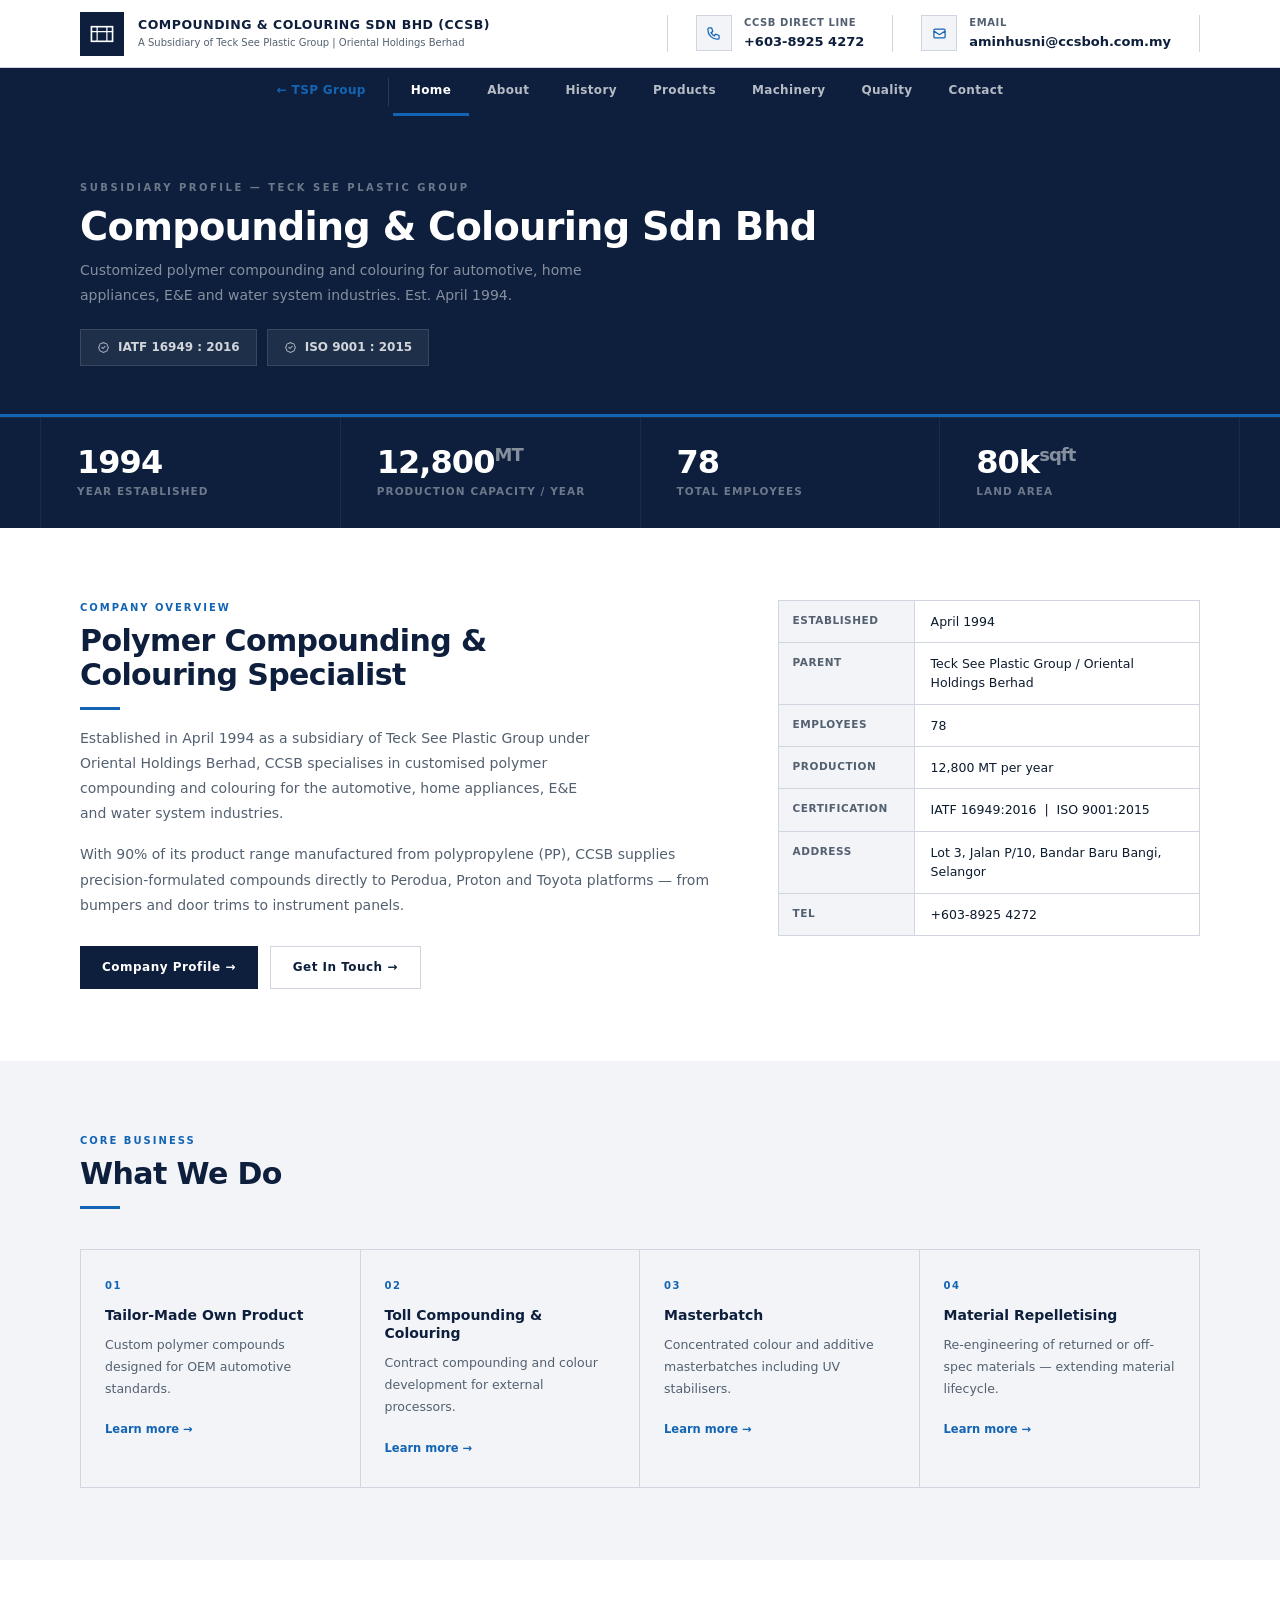
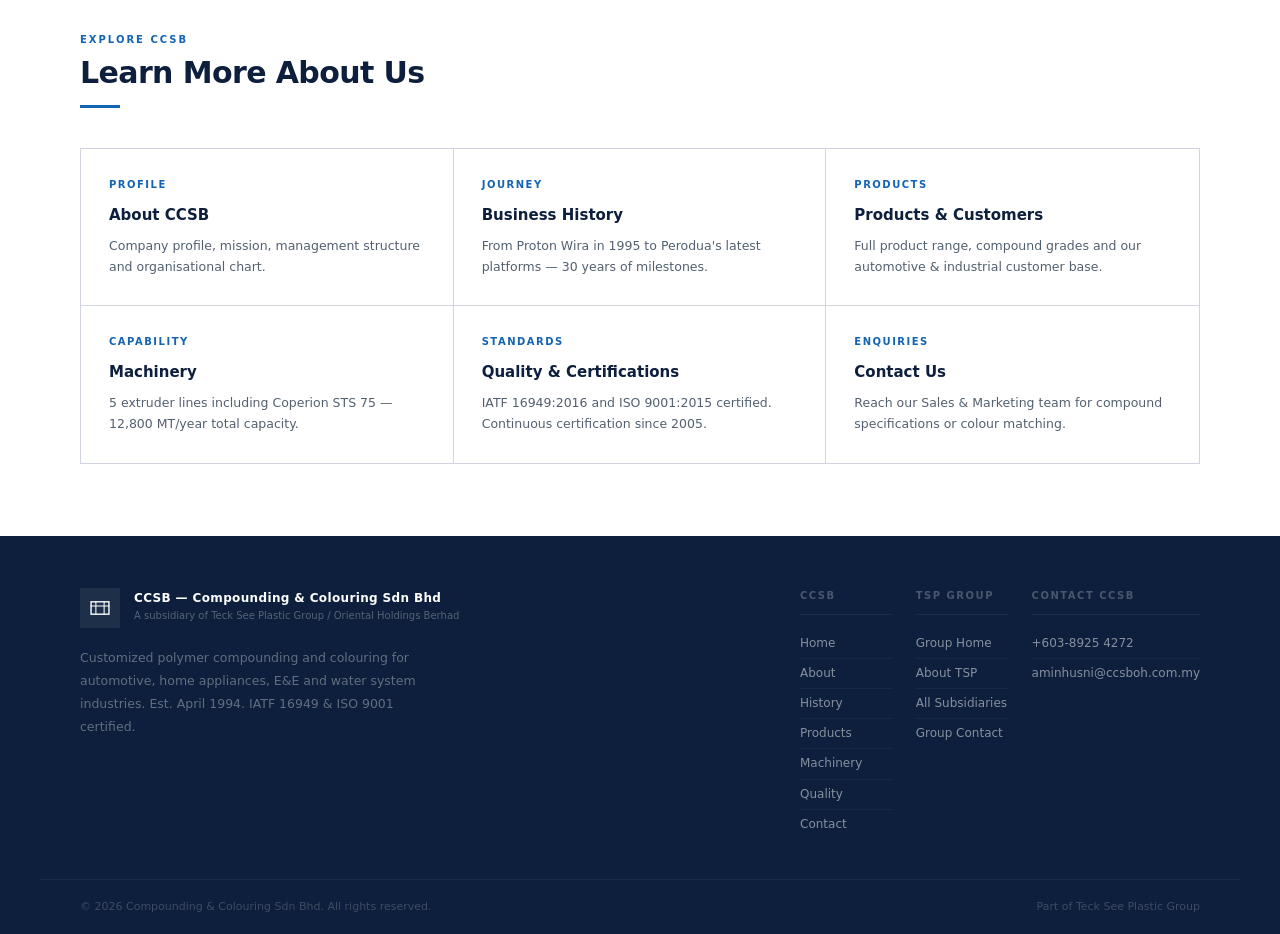
==== ccsb/index.html @ 10f6b6df "build: TSP Group v2 — full site with CCSB subsidiary profile - Homepage: hero slider, brand carousel" ====
<!DOCTYPE html>
<html lang="en">
<head>
  <meta charset="UTF-8" />
  <meta name="viewport" content="width=device-width, initial-scale=1.0" />
  <title>CCSB — Compounding &amp; Colouring Sdn Bhd | Teck See Plastic Group</title>
  <link rel="stylesheet" href="../style.css" />
</head>
<body>

<!-- TOP BAR -->
<div class="topbar">
  <div class="topbar-inner">
    <div class="topbar-brand">
      <div class="topbar-logo">
        <svg viewBox="0 0 32 32" fill="none">
          <rect x="3" y="7" width="26" height="18" rx="0" stroke="white" stroke-width="2"/>
          <path d="M3 13h26M10 7v18M22 7v18" stroke="white" stroke-width="1.5" stroke-linecap="square"/>
        </svg>
      </div>
      <div>
        <div class="topbar-co">Compounding &amp; Colouring Sdn Bhd (CCSB)</div>
        <div class="topbar-sub">A Subsidiary of Teck See Plastic Group | Oriental Holdings Berhad</div>
      </div>
    </div>
    <div class="topbar-contacts">
      <div class="topbar-contact">
        <div class="topbar-contact-icon">
          <svg width="15" height="15" fill="none" viewBox="0 0 24 24" stroke="currentColor" stroke-width="2">
            <path stroke-linecap="square" stroke-linejoin="miter" d="M3 5a2 2 0 012-2h3.28a1 1 0 01.948.684l1.498 4.493a1 1 0 01-.502 1.21l-2.257 1.13a11.042 11.042 0 005.516 5.516l1.13-2.257a1 1 0 011.21-.502l4.493 1.498a1 1 0 01.684.949V19a2 2 0 01-2 2h-1C9.716 21 3 14.284 3 6V5z"/>
          </svg>
        </div>
        <div>
          <div class="topbar-contact-label">CCSB Direct Line</div>
          <div class="topbar-contact-value">+603-8925 4272</div>
        </div>
      </div>
      <div class="topbar-contact">
        <div class="topbar-contact-icon">
          <svg width="15" height="15" fill="none" viewBox="0 0 24 24" stroke="currentColor" stroke-width="2">
            <path stroke-linecap="square" stroke-linejoin="miter" d="M3 8l7.89 5.26a2 2 0 002.22 0L21 8M5 19h14a2 2 0 002-2V7a2 2 0 00-2-2H5a2 2 0 00-2 2v10a2 2 0 002 2z"/>
          </svg>
        </div>
        <div>
          <div class="topbar-contact-label">Email</div>
          <div class="topbar-contact-value">aminhusni@ccsboh.com.my</div>
        </div>
      </div>
    </div>
  </div>
</div>

<!-- NAV BAR -->
<nav id="main-nav">
  <div class="nav-inner" id="nav-inner">
    <div class="nav-item">
      <a href="../index.html" class="nav-link nav-back">← TSP Group</a>
    </div>
    <div class="nav-sep"></div>
    <div class="nav-item"><a href="index.html" class="nav-link active">Home</a></div>
    <div class="nav-item"><a href="about.html" class="nav-link">About</a></div>
    <div class="nav-item"><a href="history.html" class="nav-link">History</a></div>
    <div class="nav-item"><a href="products.html" class="nav-link">Products</a></div>
    <div class="nav-item"><a href="machinery.html" class="nav-link">Machinery</a></div>
    <div class="nav-item"><a href="quality.html" class="nav-link">Quality</a></div>
    <div class="nav-item"><a href="contact.html" class="nav-link">Contact</a></div>
  </div>
  <div class="nav-toggle" id="nav-toggle" onclick="toggleNav()">&#9776;</div>
</nav>

<!-- PAGE BANNER -->
<div class="page-banner">
  <div class="page-banner-inner">
    <div class="page-banner-label">Subsidiary Profile — Teck See Plastic Group</div>
    <h1>Compounding &amp; Colouring Sdn Bhd</h1>
    <p class="page-banner-desc">Customized polymer compounding and colouring for automotive, home appliances, E&amp;E and water system industries. Est. April 1994.</p>
    <div style="display:flex;gap:10px;flex-wrap:wrap;margin-top:20px;">
      <div style="display:inline-flex;align-items:center;gap:8px;background:rgba(255,255,255,0.07);border:1px solid rgba(255,255,255,0.12);padding:8px 16px;">
        <svg width="13" height="13" fill="none" viewBox="0 0 24 24" stroke="rgba(255,255,255,0.6)" stroke-width="2"><path stroke-linecap="square" d="M9 12l2 2 4-4M7.835 4.697a3.42 3.42 0 001.946-.806 3.42 3.42 0 014.438 0 3.42 3.42 0 001.946.806 3.42 3.42 0 013.138 3.138 3.42 3.42 0 00.806 1.946 3.42 3.42 0 010 4.438 3.42 3.42 0 00-.806 1.946 3.42 3.42 0 01-3.138 3.138 3.42 3.42 0 00-1.946.806 3.42 3.42 0 01-4.438 0 3.42 3.42 0 00-1.946-.806 3.42 3.42 0 01-3.138-3.138 3.42 3.42 0 00-.806-1.946 3.42 3.42 0 010-4.438 3.42 3.42 0 00.806-1.946 3.42 3.42 0 013.138-3.138z"/></svg>
        <span style="font-size:12px;font-weight:700;color:rgba(255,255,255,0.8);">IATF 16949 : 2016</span>
      </div>
      <div style="display:inline-flex;align-items:center;gap:8px;background:rgba(255,255,255,0.07);border:1px solid rgba(255,255,255,0.12);padding:8px 16px;">
        <svg width="13" height="13" fill="none" viewBox="0 0 24 24" stroke="rgba(255,255,255,0.6)" stroke-width="2"><path stroke-linecap="square" d="M9 12l2 2 4-4M7.835 4.697a3.42 3.42 0 001.946-.806 3.42 3.42 0 014.438 0 3.42 3.42 0 001.946.806 3.42 3.42 0 013.138 3.138 3.42 3.42 0 00.806 1.946 3.42 3.42 0 010 4.438 3.42 3.42 0 00-.806 1.946 3.42 3.42 0 01-3.138 3.138 3.42 3.42 0 00-1.946.806 3.42 3.42 0 01-4.438 0 3.42 3.42 0 00-1.946-.806 3.42 3.42 0 01-3.138-3.138 3.42 3.42 0 00-.806-1.946 3.42 3.42 0 010-4.438 3.42 3.42 0 00.806-1.946 3.42 3.42 0 013.138-3.138z"/></svg>
        <span style="font-size:12px;font-weight:700;color:rgba(255,255,255,0.8);">ISO 9001 : 2015</span>
      </div>
    </div>
  </div>
</div>

<!-- STATS BAR -->
<div class="stats-bar">
  <div class="stats-bar-inner">
    <div class="stat-item">
      <div class="stat-num">1994</div>
      <div class="stat-label">Year Established</div>
    </div>
    <div class="stat-item">
      <div class="stat-num">12,800<sup>MT</sup></div>
      <div class="stat-label">Production Capacity / Year</div>
    </div>
    <div class="stat-item">
      <div class="stat-num">78</div>
      <div class="stat-label">Total Employees</div>
    </div>
    <div class="stat-item">
      <div class="stat-num">80k<sup>sqft</sup></div>
      <div class="stat-label">Land Area</div>
    </div>
  </div>
</div>

<!-- OVERVIEW SNAPSHOT -->
<div class="section">
  <div class="container">
    <div class="two-col wide">
      <div>
        <div class="section-label">Company Overview</div>
        <h2 class="section-title">Polymer Compounding &amp;<br />Colouring Specialist</h2>
        <div class="section-rule"></div>
        <p class="section-desc">Established in April 1994 as a subsidiary of Teck See Plastic Group under Oriental Holdings Berhad, CCSB specialises in customised polymer compounding and colouring for the automotive, home appliances, E&amp;E and water system industries.</p>
        <p style="font-size:14px;color:var(--muted);line-height:1.8;margin-top:16px;">With 90% of its product range manufactured from polypropylene (PP), CCSB supplies precision-formulated compounds directly to Perodua, Proton and Toyota platforms — from bumpers and door trims to instrument panels.</p>
        <div style="margin-top:28px;display:flex;gap:12px;flex-wrap:wrap;">
          <a href="about.html" style="display:inline-flex;align-items:center;gap:8px;padding:11px 22px;background:var(--navy);color:#fff;font-size:12px;font-weight:700;letter-spacing:0.04em;">Company Profile →</a>
          <a href="contact.html" style="display:inline-flex;align-items:center;gap:8px;padding:11px 22px;border:1px solid var(--border);color:var(--navy);font-size:12px;font-weight:700;letter-spacing:0.04em;">Get In Touch →</a>
        </div>
      </div>
      <div>
        <div class="fact-table">
          <div class="fact-row"><span class="fact-key">Established</span><span class="fact-val">April 1994</span></div>
          <div class="fact-row"><span class="fact-key">Parent</span><span class="fact-val">Teck See Plastic Group / Oriental Holdings Berhad</span></div>
          <div class="fact-row"><span class="fact-key">Employees</span><span class="fact-val">78</span></div>
          <div class="fact-row"><span class="fact-key">Production</span><span class="fact-val">12,800 MT per year</span></div>
          <div class="fact-row"><span class="fact-key">Certification</span><span class="fact-val">IATF 16949:2016 &nbsp;|&nbsp; ISO 9001:2015</span></div>
          <div class="fact-row"><span class="fact-key">Address</span><span class="fact-val">Lot 3, Jalan P/10, Bandar Baru Bangi, Selangor</span></div>
          <div class="fact-row"><span class="fact-key">Tel</span><span class="fact-val">+603-8925 4272</span></div>
        </div>
      </div>
    </div>
  </div>
</div>

<!-- CORE BUSINESS SNAPSHOT -->
<div class="section surface">
  <div class="container">
    <div class="section-label">Core Business</div>
    <h2 class="section-title">What We Do</h2>
    <div class="section-rule" style="margin-bottom:40px;"></div>
    <div style="display:grid;grid-template-columns:repeat(4,1fr);gap:0;border:1px solid var(--border);">
      <div style="padding:28px 24px;border-right:1px solid var(--border);">
        <div style="font-size:10px;font-weight:700;letter-spacing:0.15em;text-transform:uppercase;color:var(--accent);margin-bottom:12px;">01</div>
        <div style="font-size:14px;font-weight:800;color:var(--navy);margin-bottom:10px;line-height:1.3;">Tailor-Made Own Product</div>
        <p style="font-size:12.5px;color:var(--muted);line-height:1.75;margin-bottom:16px;">Custom polymer compounds designed for OEM automotive standards.</p>
        <a href="products.html" style="font-size:11.5px;font-weight:700;color:var(--accent);">Learn more →</a>
      </div>
      <div style="padding:28px 24px;border-right:1px solid var(--border);">
        <div style="font-size:10px;font-weight:700;letter-spacing:0.15em;text-transform:uppercase;color:var(--accent);margin-bottom:12px;">02</div>
        <div style="font-size:14px;font-weight:800;color:var(--navy);margin-bottom:10px;line-height:1.3;">Toll Compounding &amp; Colouring</div>
        <p style="font-size:12.5px;color:var(--muted);line-height:1.75;margin-bottom:16px;">Contract compounding and colour development for external processors.</p>
        <a href="products.html" style="font-size:11.5px;font-weight:700;color:var(--accent);">Learn more →</a>
      </div>
      <div style="padding:28px 24px;border-right:1px solid var(--border);">
        <div style="font-size:10px;font-weight:700;letter-spacing:0.15em;text-transform:uppercase;color:var(--accent);margin-bottom:12px;">03</div>
        <div style="font-size:14px;font-weight:800;color:var(--navy);margin-bottom:10px;line-height:1.3;">Masterbatch</div>
        <p style="font-size:12.5px;color:var(--muted);line-height:1.75;margin-bottom:16px;">Concentrated colour and additive masterbatches including UV stabilisers.</p>
        <a href="products.html" style="font-size:11.5px;font-weight:700;color:var(--accent);">Learn more →</a>
      </div>
      <div style="padding:28px 24px;">
        <div style="font-size:10px;font-weight:700;letter-spacing:0.15em;text-transform:uppercase;color:var(--accent);margin-bottom:12px;">04</div>
        <div style="font-size:14px;font-weight:800;color:var(--navy);margin-bottom:10px;line-height:1.3;">Material Repelletising</div>
        <p style="font-size:12.5px;color:var(--muted);line-height:1.75;margin-bottom:16px;">Re-engineering of returned or off-spec materials — extending material lifecycle.</p>
        <a href="products.html" style="font-size:11.5px;font-weight:700;color:var(--accent);">Learn more →</a>
      </div>
    </div>
  </div>
</div>

<!-- EXPLORE CCSB -->
<div class="section">
  <div class="container">
    <div class="section-label">Explore CCSB</div>
    <h2 class="section-title">Learn More About Us</h2>
    <div class="section-rule" style="margin-bottom:40px;"></div>
    <div style="display:grid;grid-template-columns:repeat(3,1fr);gap:0;border:1px solid var(--border);">
      <a href="about.html" style="display:block;padding:28px 28px;border-right:1px solid var(--border);border-bottom:1px solid var(--border);transition:background 0.15s;" onmouseover="this.style.background='var(--surface)'" onmouseout="this.style.background='transparent'">
        <div style="font-size:10px;font-weight:700;letter-spacing:0.15em;text-transform:uppercase;color:var(--accent);margin-bottom:10px;">Profile</div>
        <div style="font-size:15px;font-weight:800;color:var(--navy);margin-bottom:8px;">About CCSB</div>
        <div style="font-size:12.5px;color:var(--muted);line-height:1.7;">Company profile, mission, management structure and organisational chart.</div>
      </a>
      <a href="history.html" style="display:block;padding:28px 28px;border-right:1px solid var(--border);border-bottom:1px solid var(--border);transition:background 0.15s;" onmouseover="this.style.background='var(--surface)'" onmouseout="this.style.background='transparent'">
        <div style="font-size:10px;font-weight:700;letter-spacing:0.15em;text-transform:uppercase;color:var(--accent);margin-bottom:10px;">Journey</div>
        <div style="font-size:15px;font-weight:800;color:var(--navy);margin-bottom:8px;">Business History</div>
        <div style="font-size:12.5px;color:var(--muted);line-height:1.7;">From Proton Wira in 1995 to Perodua's latest platforms — 30 years of milestones.</div>
      </a>
      <a href="products.html" style="display:block;padding:28px 28px;border-bottom:1px solid var(--border);transition:background 0.15s;" onmouseover="this.style.background='var(--surface)'" onmouseout="this.style.background='transparent'">
        <div style="font-size:10px;font-weight:700;letter-spacing:0.15em;text-transform:uppercase;color:var(--accent);margin-bottom:10px;">Products</div>
        <div style="font-size:15px;font-weight:800;color:var(--navy);margin-bottom:8px;">Products &amp; Customers</div>
        <div style="font-size:12.5px;color:var(--muted);line-height:1.7;">Full product range, compound grades and our automotive &amp; industrial customer base.</div>
      </a>
      <a href="machinery.html" style="display:block;padding:28px 28px;border-right:1px solid var(--border);transition:background 0.15s;" onmouseover="this.style.background='var(--surface)'" onmouseout="this.style.background='transparent'">
        <div style="font-size:10px;font-weight:700;letter-spacing:0.15em;text-transform:uppercase;color:var(--accent);margin-bottom:10px;">Capability</div>
        <div style="font-size:15px;font-weight:800;color:var(--navy);margin-bottom:8px;">Machinery</div>
        <div style="font-size:12.5px;color:var(--muted);line-height:1.7;">5 extruder lines including Coperion STS 75 — 12,800 MT/year total capacity.</div>
      </a>
      <a href="quality.html" style="display:block;padding:28px 28px;border-right:1px solid var(--border);transition:background 0.15s;" onmouseover="this.style.background='var(--surface)'" onmouseout="this.style.background='transparent'">
        <div style="font-size:10px;font-weight:700;letter-spacing:0.15em;text-transform:uppercase;color:var(--accent);margin-bottom:10px;">Standards</div>
        <div style="font-size:15px;font-weight:800;color:var(--navy);margin-bottom:8px;">Quality &amp; Certifications</div>
        <div style="font-size:12.5px;color:var(--muted);line-height:1.7;">IATF 16949:2016 and ISO 9001:2015 certified. Continuous certification since 2005.</div>
      </a>
      <a href="contact.html" style="display:block;padding:28px 28px;transition:background 0.15s;" onmouseover="this.style.background='var(--surface)'" onmouseout="this.style.background='transparent'">
        <div style="font-size:10px;font-weight:700;letter-spacing:0.15em;text-transform:uppercase;color:var(--accent);margin-bottom:10px;">Enquiries</div>
        <div style="font-size:15px;font-weight:800;color:var(--navy);margin-bottom:8px;">Contact Us</div>
        <div style="font-size:12.5px;color:var(--muted);line-height:1.7;">Reach our Sales &amp; Marketing team for compound specifications or colour matching.</div>
      </a>
    </div>
  </div>
</div>

<!-- FOOTER -->
<footer>
  <div class="footer-top">
    <div>
      <div class="footer-brand-row">
        <div class="footer-logo-icon">
          <svg viewBox="0 0 32 32" fill="none">
            <rect x="3" y="7" width="26" height="18" rx="0" stroke="white" stroke-width="2"/>
            <path d="M3 13h26M10 7v18M22 7v18" stroke="white" stroke-width="1.5" stroke-linecap="square"/>
          </svg>
        </div>
        <div>
          <div class="footer-co">CCSB — Compounding &amp; Colouring Sdn Bhd</div>
          <div class="footer-sub">A subsidiary of Teck See Plastic Group / Oriental Holdings Berhad</div>
        </div>
      </div>
      <p class="footer-desc">Customized polymer compounding and colouring for automotive, home appliances, E&amp;E and water system industries. Est. April 1994. IATF 16949 &amp; ISO 9001 certified.</p>
    </div>
    <div class="footer-cols">
      <div class="footer-col">
        <div class="footer-col-hd">CCSB</div>
        <a href="index.html">Home</a>
        <a href="about.html">About</a>
        <a href="history.html">History</a>
        <a href="products.html">Products</a>
        <a href="machinery.html">Machinery</a>
        <a href="quality.html">Quality</a>
        <a href="contact.html">Contact</a>
      </div>
      <div class="footer-col">
        <div class="footer-col-hd">TSP Group</div>
        <a href="../index.html">Group Home</a>
        <a href="../about.html">About TSP</a>
        <a href="../subsidiaries.html">All Subsidiaries</a>
        <a href="../contact.html">Group Contact</a>
      </div>
      <div class="footer-col">
        <div class="footer-col-hd">Contact CCSB</div>
        <a href="tel:+60389254272">+603-8925 4272</a>
        <a href="mailto:aminhusni@ccsboh.com.my">aminhusni@ccsboh.com.my</a>
      </div>
    </div>
  </div>
  <div class="footer-bottom">
    <span>© 2026 Compounding &amp; Colouring Sdn Bhd. All rights reserved.</span>
    <span>Part of Teck See Plastic Group</span>
  </div>
</footer>

<script src="../main.js"></script>
</body>
</html>
---- style.css ----
*, *::before, *::after { box-sizing: border-box; margin: 0; padding: 0; }

:root {
  --navy:    #0d1f3c;
  --navy2:   #162e54;
  --accent:  #1464b4;
  --bg:      #ffffff;
  --surface: #f2f4f7;
  --border:  #d0d5df;
  --text:    #0c1b2e;
  --muted:   #536070;
  --topbar-h: 68px;
  --nav-h:    48px;
}

html { scroll-behavior: smooth; }
body {
  font-family: "Segoe UI", system-ui, -apple-system, sans-serif;
  background: var(--bg); color: var(--text); line-height: 1.6;
  -webkit-font-smoothing: antialiased;
}
a { text-decoration: none; color: inherit; }
img { display: block; max-width: 100%; }

/* ══════════════════════════════════════
   TOP BAR
══════════════════════════════════════ */
.topbar {
  height: var(--topbar-h);
  background: #fff;
  border-bottom: 1px solid var(--border);
  position: fixed; top: 0; left: 0; right: 0; z-index: 200;
}
.topbar-inner {
  max-width: 1200px; margin: 0 auto; height: 100%;
  padding: 0 40px;
  display: flex; align-items: center; justify-content: space-between;
}
.topbar-brand { display: flex; align-items: center; gap: 14px; }
.topbar-logo {
  width: 44px; height: 44px;
  background: var(--navy);
  display: flex; align-items: center; justify-content: center; flex-shrink: 0;
}
.topbar-logo svg { width: 26px; height: 26px; }
.topbar-co {
  font-size: 12.5px; font-weight: 800; color: var(--navy);
  letter-spacing: 0.04em; text-transform: uppercase; line-height: 1.2;
}
.topbar-sub { font-size: 10px; color: var(--muted); margin-top: 3px; }
.topbar-contacts { display: flex; gap: 0; border-left: 1px solid var(--border); }
.topbar-contact {
  display: flex; align-items: center; gap: 12px;
  padding: 0 28px;
  border-right: 1px solid var(--border);
}
.topbar-contact-icon {
  width: 36px; height: 36px;
  background: var(--surface);
  border: 1px solid var(--border);
  display: flex; align-items: center; justify-content: center; flex-shrink: 0;
  color: var(--accent);
}
.topbar-contact-label {
  font-size: 10px; color: var(--muted); font-weight: 600;
  letter-spacing: 0.06em; text-transform: uppercase;
}
.topbar-contact-value { font-size: 13px; font-weight: 700; color: var(--navy); margin-top: 1px; }

/* ══════════════════════════════════════
   NAV BAR
══════════════════════════════════════ */
nav {
  height: var(--nav-h);
  background: var(--navy);
  position: fixed;
  top: var(--topbar-h); left: 0; right: 0; z-index: 199;
}
.nav-inner {
  max-width: 1200px; margin: 0 auto; height: 100%;
  padding: 0 40px;
  display: flex; align-items: stretch;
  justify-content: center;
}
.nav-item { position: relative; display: flex; }
.nav-link {
  display: flex; align-items: center; gap: 5px;
  padding: 0 18px; height: 100%;
  font-size: 12px; font-weight: 600; letter-spacing: 0.03em;
  color: rgba(255,255,255,0.7);
  border-bottom: 3px solid transparent;
  transition: color 0.15s, border-color 0.15s, background 0.15s;
  white-space: nowrap;
}
.nav-link:hover { color: #fff; background: rgba(255,255,255,0.06); }
.nav-link.active { color: #fff; border-bottom-color: var(--accent); }
.caret { font-size: 8px; opacity: 0.55; margin-top: 1px; }

/* Dropdowns */
.dropdown-menu {
  display: none;
  position: absolute; top: 100%; left: 0;
  background: #fff; min-width: 220px;
  border-top: 3px solid var(--accent);
  border: 1px solid var(--border);
  border-top: 3px solid var(--accent);
  box-shadow: 0 6px 20px rgba(0,0,0,0.10);
  z-index: 300;
}
.nav-item:hover .dropdown-menu { display: block; }
.dropdown-menu a {
  display: block; padding: 10px 18px;
  font-size: 12px; font-weight: 500; color: var(--muted);
  border-bottom: 1px solid var(--surface);
  transition: background 0.12s, color 0.12s;
}
.dropdown-menu a:last-child { border-bottom: none; }
.dropdown-menu a:hover { background: var(--surface); color: var(--navy); padding-left: 22px; }

.nav-toggle { display: none; cursor: pointer; }

/* Subsidiary nav — back link + separator */
.nav-back { color: var(--accent) !important; }
.nav-back:hover { color: #fff !important; }
.nav-sep { width: 1px; background: rgba(255,255,255,0.12); margin: 10px 4px; flex-shrink: 0; }

/* ══════════════════════════════════════
   HERO — FULL WIDTH SLIDER
══════════════════════════════════════ */
.hero {
  margin-top: calc(var(--topbar-h) + var(--nav-h));
  height: 58vh; min-height: 400px;
  position: relative; overflow: hidden; background: var(--navy);
}
.hero-slides { position: relative; width: 100%; height: 100%; }
.hero-slide {
  position: absolute; inset: 0;
  opacity: 0; transition: opacity 0.8s ease;
}
.hero-slide.active { opacity: 1; z-index: 2; }
.hero-slide-bg {
  position: absolute; inset: 0;
  background-size: cover; background-position: center;
}
.slide-tsp    { background: url('../ccsb-profile/tspb.jpg') center / cover no-repeat; }
.slide-ccsb   { background-color: #0d2744; }
.slide-lipro  { background-color: #0a2035; }
.slide-on     { background-color: #10263e; }
.slide-kasai  { background-color: #0e2b48; }
.slide-atts   { background-color: #0c1e38; }
.slide-dragon { background-color: #102440; }

.hero-slide-overlay {
  position: absolute; inset: 0;
  background: linear-gradient(
    to top,
    rgba(0,0,0,0.65) 0%,
    rgba(0,0,0,0.15) 55%,
    rgba(0,0,0,0.05) 100%
  );
}

/* Bottom-left content */
.hero-slide-content {
  position: absolute; bottom: 44px; left: 48px; z-index: 3;
}
.hero-slide-name {
  font-size: clamp(20px, 2.8vw, 32px);
  font-weight: 700; color: #fff;
  letter-spacing: 0;
  line-height: 1.2; margin-bottom: 14px;
  text-shadow: 0 1px 8px rgba(0,0,0,0.35);
}

/* Dots — small filled circles, no borders */
.hero-dots { display: flex; gap: 7px; align-items: center; }
.hero-dot {
  width: 9px; height: 9px;
  background: rgba(255,255,255,0.3);
  cursor: pointer;
  transition: background 0.2s;
  flex-shrink: 0;
}
.hero-dot.active { background: #fff; }

/* Arrows */
.hero-arrow {
  position: absolute; top: 50%; transform: translateY(-50%);
  z-index: 4; cursor: pointer;
  width: 32px; height: 56px;
  display: flex; align-items: center; justify-content: center;
  color: rgba(255,255,255,0.75);
  font-size: 22px;
  background: rgba(0,0,0,0.2);
  transition: background 0.2s, color 0.2s;
  user-select: none;
}
.hero-arrow:hover { background: rgba(0,0,0,0.45); color: #fff; }
.hero-arrow-prev { left: 0; }
.hero-arrow-next { right: 0; }

/* ══════════════════════════════════════
   STATS BAR
══════════════════════════════════════ */
.stats-bar { background: var(--navy); border-top: 1px solid rgba(255,255,255,0.06); }
.stats-bar-inner {
  max-width: 1200px; margin: 0 auto;
  display: grid; grid-template-columns: repeat(4, 1fr);
  border-left: 1px solid rgba(255,255,255,0.06);
}
.stat-item {
  padding: 28px 36px;
  border-right: 1px solid rgba(255,255,255,0.06);
  border-bottom: none;
}
.stat-num {
  font-size: 32px; font-weight: 900; color: #fff;
  letter-spacing: -0.03em; line-height: 1; margin-bottom: 5px;
}
.stat-num sup { font-size: 18px; color: rgba(255,255,255,0.5); font-weight: 600; }
.stat-label {
  font-size: 10.5px; color: rgba(255,255,255,0.4);
  font-weight: 600; letter-spacing: 0.1em; text-transform: uppercase;
}

/* ══════════════════════════════════════
   LAYOUT
══════════════════════════════════════ */
.section { padding: 72px 0; }
.section.surface { background: var(--surface); }
.section.ruled { border-top: 1px solid var(--border); }
.container { max-width: 1200px; margin: 0 auto; padding: 0 40px; }

/* Section header — left aligned, not centered */
.section-label {
  font-size: 10px; font-weight: 700; letter-spacing: 0.2em;
  text-transform: uppercase; color: var(--accent);
  margin-bottom: 8px;
}
.section-title {
  font-size: clamp(20px, 2.5vw, 30px); font-weight: 800;
  color: var(--navy); letter-spacing: -0.02em; line-height: 1.15;
}
.section-rule {
  width: 40px; height: 3px; background: var(--accent);
  margin: 14px 0 0;
}
.section-desc {
  font-size: 14px; color: var(--muted); line-height: 1.8;
  max-width: 520px; margin-top: 16px;
}

/* Two col */
.two-col { display: grid; grid-template-columns: 1fr 1fr; gap: 64px; align-items: start; }
.two-col.wide { grid-template-columns: 1.2fr 0.8fr; }

/* ══════════════════════════════════════
   FACT TABLE
══════════════════════════════════════ */
.fact-table {
  border: 1px solid var(--border);
  overflow: hidden;
}
.fact-row { display: flex; border-bottom: 1px solid var(--border); }
.fact-row:last-child { border-bottom: none; }
.fact-key {
  width: 136px; flex-shrink: 0;
  padding: 11px 14px;
  font-size: 10.5px; font-weight: 700; color: var(--muted);
  text-transform: uppercase; letter-spacing: 0.05em;
  background: var(--surface);
  border-right: 1px solid var(--border);
}
.fact-val {
  padding: 11px 16px;
  font-size: 12.5px; font-weight: 500; color: var(--text); line-height: 1.55;
}

/* ══════════════════════════════════════
   SEGMENTS TABLE (replaces card grid)
══════════════════════════════════════ */
.segments-table-wrap { overflow-x: auto; -webkit-overflow-scrolling: touch; }
.segments-table {
  width: 100%;
  border: 1px solid var(--border);
  border-collapse: collapse;
}
.segments-table thead tr {
  background: var(--navy);
}
.segments-table thead th {
  padding: 11px 18px;
  font-size: 10px; font-weight: 700; letter-spacing: 0.1em;
  text-transform: uppercase; color: rgba(255,255,255,0.55);
  text-align: left;
}
.segments-table tbody tr {
  border-bottom: 1px solid var(--border);
  transition: background 0.12s;
}
.segments-table tbody tr:last-child { border-bottom: none; }
.segments-table tbody tr:hover { background: var(--surface); }
.segments-table tbody td {
  padding: 14px 18px;
  font-size: 13px; color: var(--text); vertical-align: middle;
}
.seg-name { font-weight: 700; color: var(--navy); }
.seg-spec {
  display: inline-block; margin-left: 10px;
  font-size: 10px; font-weight: 700; letter-spacing: 0.06em;
  text-transform: uppercase;
  color: var(--accent); background: #e6f0fb; padding: 2px 8px;
}
.seg-link {
  font-size: 11.5px; font-weight: 600; color: var(--accent);
  white-space: nowrap;
}
.seg-link:hover { text-decoration: underline; }

/* ══════════════════════════════════════
   INDUSTRIES GRID
══════════════════════════════════════ */
.industries-grid {
  display: grid; grid-template-columns: repeat(3,1fr);
  border: 1px solid var(--border);
}
.industry-cell {
  padding: 22px 24px;
  border-right: 1px solid var(--border);
  border-bottom: 1px solid var(--border);
}
.industry-cell:nth-child(3n) { border-right: none; }
.industry-cell:nth-last-child(-n+3) { border-bottom: none; }
.industry-name {
  font-size: 12.5px; font-weight: 700; color: var(--navy); margin-bottom: 5px;
}
.industry-desc { font-size: 12px; color: var(--muted); line-height: 1.65; }

/* ══════════════════════════════════════
   BRANDS MARQUEE
══════════════════════════════════════ */
.brands-marquee {
  overflow: hidden;
  border-top: 1px solid var(--border);
  border-bottom: 1px solid var(--border);
  background: #fff;
  padding: 0;
  position: relative;
}
.brands-marquee::before,
.brands-marquee::after {
  content: '';
  position: absolute; top: 0; bottom: 0; width: 80px;
  z-index: 2; pointer-events: none;
}
.brands-marquee::before { left: 0; background: linear-gradient(to right, #fff, transparent); }
.brands-marquee::after  { right: 0; background: linear-gradient(to left, #fff, transparent); }

.brands-track {
  display: flex; align-items: center;
  animation: marquee 28s linear infinite;
  width: max-content;
}
.brands-track:hover { animation-play-state: paused; }

@keyframes marquee {
  0%   { transform: translateX(0); }
  100% { transform: translateX(-50%); }
}

.brand-item {
  display: flex; align-items: center; justify-content: center;
  padding: 20px 40px;
  border-right: 1px solid var(--border);
  min-width: 140px; height: 72px;
  flex-shrink: 0;
}
.brand-item img {
  max-height: 28px; max-width: 96px;
  object-fit: contain;
  opacity: 0.35; transition: opacity 0.2s;
}
.brand-item:hover img { opacity: 0.8; }
.brand-item .brand-fallback {
  font-size: 12px; font-weight: 800; color: var(--muted);
  letter-spacing: 0.08em; text-transform: uppercase;
}

/* ══════════════════════════════════════
   PAGE BANNER (inner pages)
══════════════════════════════════════ */
.page-banner {
  margin-top: calc(var(--topbar-h) + var(--nav-h));
  background: var(--navy); padding: 64px 0 48px;
  border-bottom: 3px solid var(--accent);
}
.page-banner-inner { max-width: 1200px; margin: 0 auto; padding: 0 40px; }
.page-banner-label {
  font-size: 10px; font-weight: 700; letter-spacing: 0.25em;
  text-transform: uppercase; color: rgba(255,255,255,0.4); margin-bottom: 10px;
}
.page-banner h1 {
  font-size: clamp(24px, 3vw, 40px); font-weight: 800;
  color: #fff; letter-spacing: -0.02em; line-height: 1.1; margin-bottom: 10px;
}
.page-banner-desc {
  font-size: 14px; color: rgba(255,255,255,0.5);
  max-width: 520px; line-height: 1.8;
}

/* Breadcrumb */
.breadcrumb { background: var(--surface); border-bottom: 1px solid var(--border); padding: 10px 0; }
.breadcrumb-inner { max-width: 1200px; margin: 0 auto; padding: 0 40px; display: flex; align-items: center; gap: 8px; }
.breadcrumb a { font-size: 11.5px; color: var(--accent); font-weight: 500; }
.breadcrumb-sep { color: var(--border); font-size: 11px; }
.breadcrumb-cur { font-size: 11.5px; color: var(--muted); }

/* ══════════════════════════════════════
   FOOTER
══════════════════════════════════════ */
footer { background: var(--navy); }
.footer-top {
  max-width: 1200px; margin: 0 auto; padding: 52px 40px 40px;
  display: grid; grid-template-columns: 1.6fr 1fr; gap: 80px;
  border-bottom: 1px solid rgba(255,255,255,0.06);
}
.footer-brand-row { display: flex; align-items: center; gap: 14px; margin-bottom: 18px; }
.footer-logo-icon {
  width: 40px; height: 40px; background: rgba(255,255,255,0.07);
  display: flex; align-items: center; justify-content: center;
}
.footer-logo-icon svg { width: 22px; height: 22px; }
.footer-co { font-size: 12px; font-weight: 800; color: #fff; letter-spacing: 0.03em; line-height: 1.2; }
.footer-sub { font-size: 10px; color: rgba(255,255,255,0.3); margin-top: 2px; }
.footer-desc { font-size: 12.5px; color: rgba(255,255,255,0.35); line-height: 1.85; max-width: 340px; }
.footer-cols { display: grid; grid-template-columns: repeat(3, 1fr); gap: 24px; }
.footer-col-hd {
  font-size: 10px; font-weight: 700; letter-spacing: 0.15em;
  text-transform: uppercase; color: rgba(255,255,255,0.25); margin-bottom: 14px;
  padding-bottom: 10px; border-bottom: 1px solid rgba(255,255,255,0.06);
}
.footer-col a {
  display: block; font-size: 12px; color: rgba(255,255,255,0.5);
  padding: 5px 0; transition: color 0.15s;
  border-bottom: 1px solid rgba(255,255,255,0.04);
}
.footer-col a:last-child { border-bottom: none; }
.footer-col a:hover { color: #fff; }
.footer-bottom {
  max-width: 1200px; margin: 0 auto; padding: 18px 40px;
  display: flex; justify-content: space-between; align-items: center;
  font-size: 11px; color: rgba(255,255,255,0.2);
}

/* ══════════════════════════════════════
   RESPONSIVE
══════════════════════════════════════ */
@media (max-width: 1024px) {
  .topbar-contacts { gap: 0; }
  .two-col.wide { grid-template-columns: 1fr 1fr; gap: 40px; }
  .segments-table thead th:nth-child(2),
  .segments-table tbody td:nth-child(2) { display: none; }
}

@media (max-width: 820px) {
  :root { --topbar-h: 60px; --nav-h: 46px; }
  .topbar-contacts { display: none; }
  .topbar-co { font-size: 11.5px; }
  .two-col, .two-col.wide { grid-template-columns: 1fr; gap: 28px; }
  .stats-bar-inner { grid-template-columns: repeat(2, 1fr); }
  .industries-grid { grid-template-columns: repeat(2, 1fr); }
  .footer-top { grid-template-columns: 1fr; gap: 32px; }
  .footer-cols { grid-template-columns: repeat(2, 1fr); }

  /* Collapse desktop nav, show hamburger */
  .nav-inner { display: none; justify-content: flex-start; }
  .nav-toggle {
    display: flex; align-items: center; justify-content: flex-end;
    padding: 0 20px; height: var(--nav-h); width: 100%;
    color: rgba(255,255,255,0.85); font-size: 20px;
  }
  nav.nav-mobile-open .nav-inner {
    display: flex; flex-direction: column; align-items: stretch;
    position: fixed;
    top: calc(var(--topbar-h) + var(--nav-h));
    left: 0; right: 0;
    background: var(--navy);
    z-index: 198;
    border-top: 1px solid rgba(255,255,255,0.08);
    max-height: calc(100vh - var(--topbar-h) - var(--nav-h));
    overflow-y: auto;
  }
  nav.nav-mobile-open .nav-item { display: block; }
  nav.nav-mobile-open .nav-link {
    height: auto; padding: 13px 24px;
    border-bottom: 1px solid rgba(255,255,255,0.05);
    justify-content: flex-start;
  }
  nav.nav-mobile-open .dropdown-menu { display: none !important; }

  /* Segments table — simplify on mobile */
  .segments-table thead th:nth-child(3),
  .segments-table tbody td:nth-child(3) { display: none; }
}

@media (max-width: 580px) {
  .topbar-inner, .container, .breadcrumb-inner,
  .page-banner-inner { padding-left: 18px; padding-right: 18px; }
  .footer-top, .footer-bottom { padding-left: 18px; padding-right: 18px; }

  .hero { height: 52vh; min-height: 300px; }
  .hero-slide-content { left: 18px; bottom: 24px; }
  .hero-slide-name { font-size: 20px; }
  .hero-arrow { display: none; }

  .stats-bar-inner { grid-template-columns: repeat(2, 1fr); }
  .stat-item { padding: 20px 18px; }
  .stat-num { font-size: 26px; }

  .industries-grid { grid-template-columns: 1fr; }
  .footer-cols { grid-template-columns: 1fr; }
  .footer-top { padding-top: 36px; }
  .footer-bottom { flex-direction: column; gap: 6px; text-align: center; }
  .section { padding: 48px 0; }

  /* Segments table — only name + link on mobile */
  .segments-table thead th:nth-child(2),
  .segments-table thead th:nth-child(3),
  .segments-table tbody td:nth-child(2),
  .segments-table tbody td:nth-child(3) { display: none; }
}
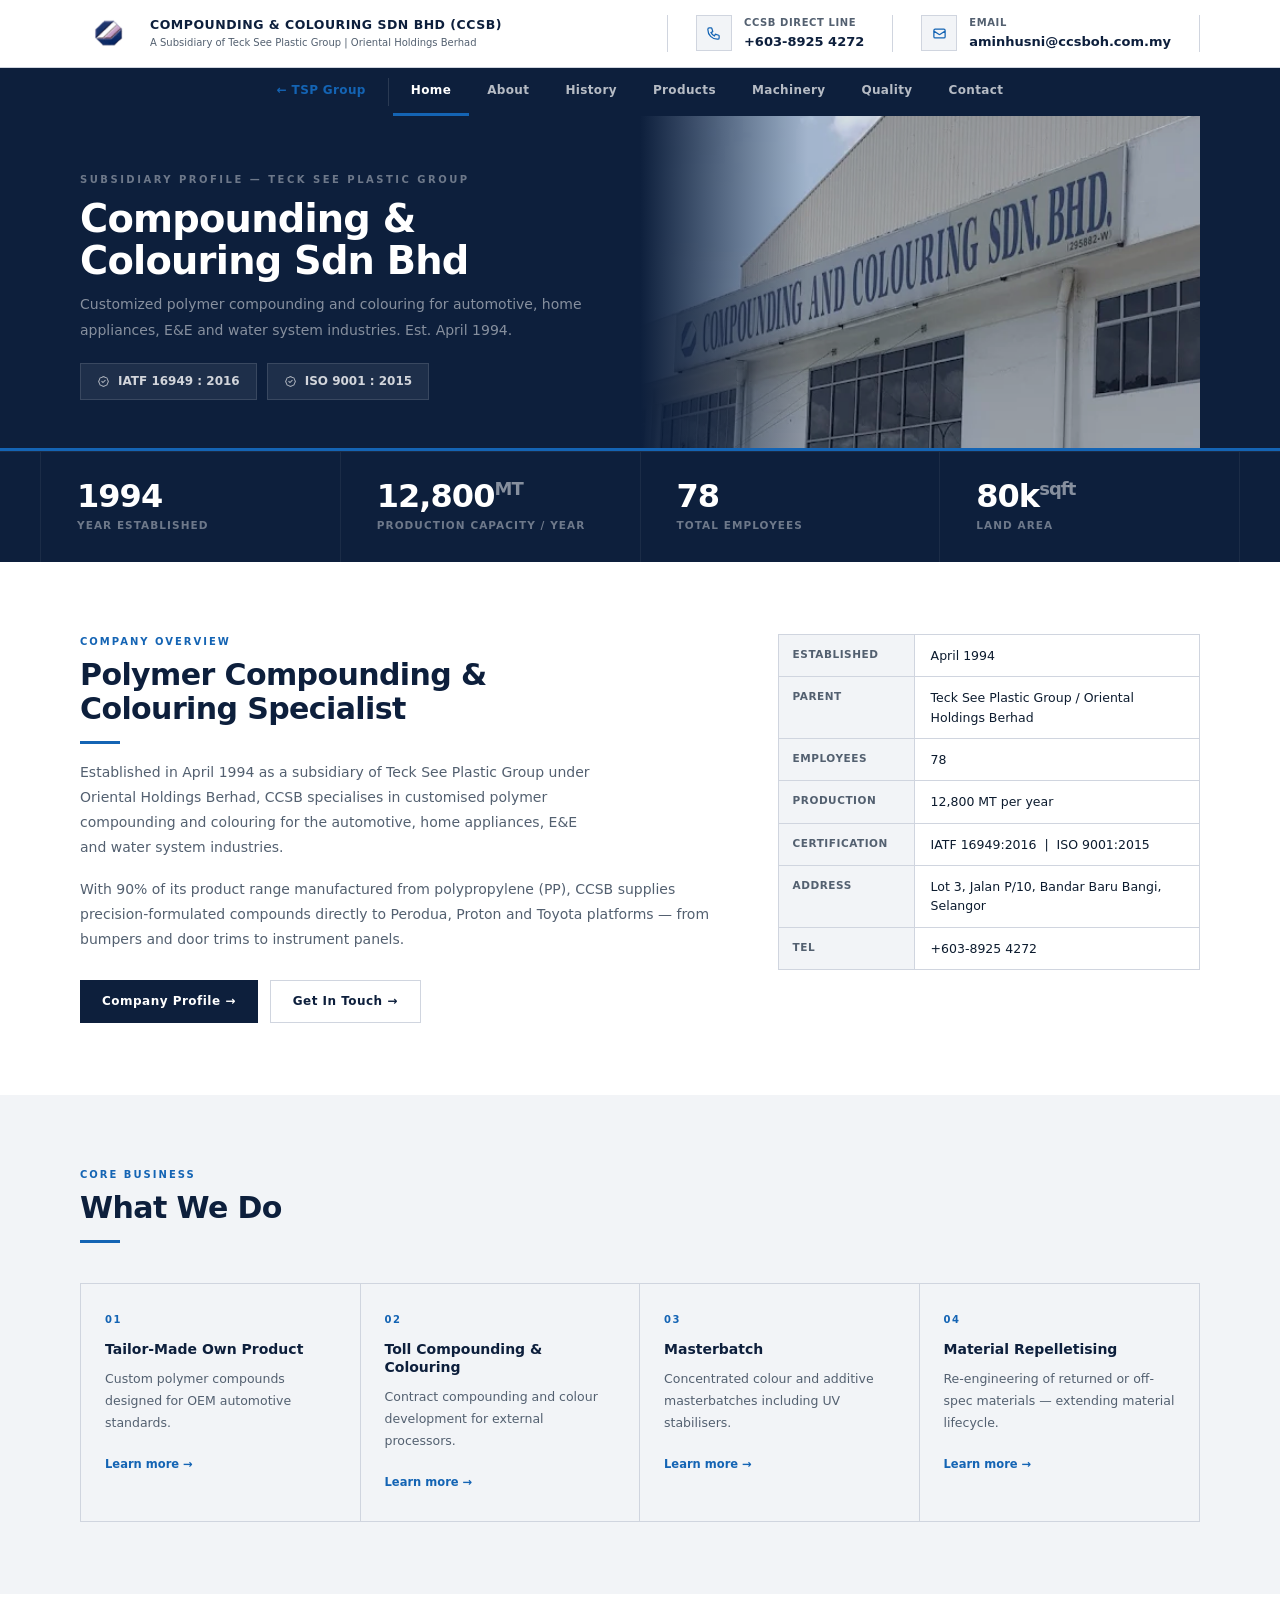
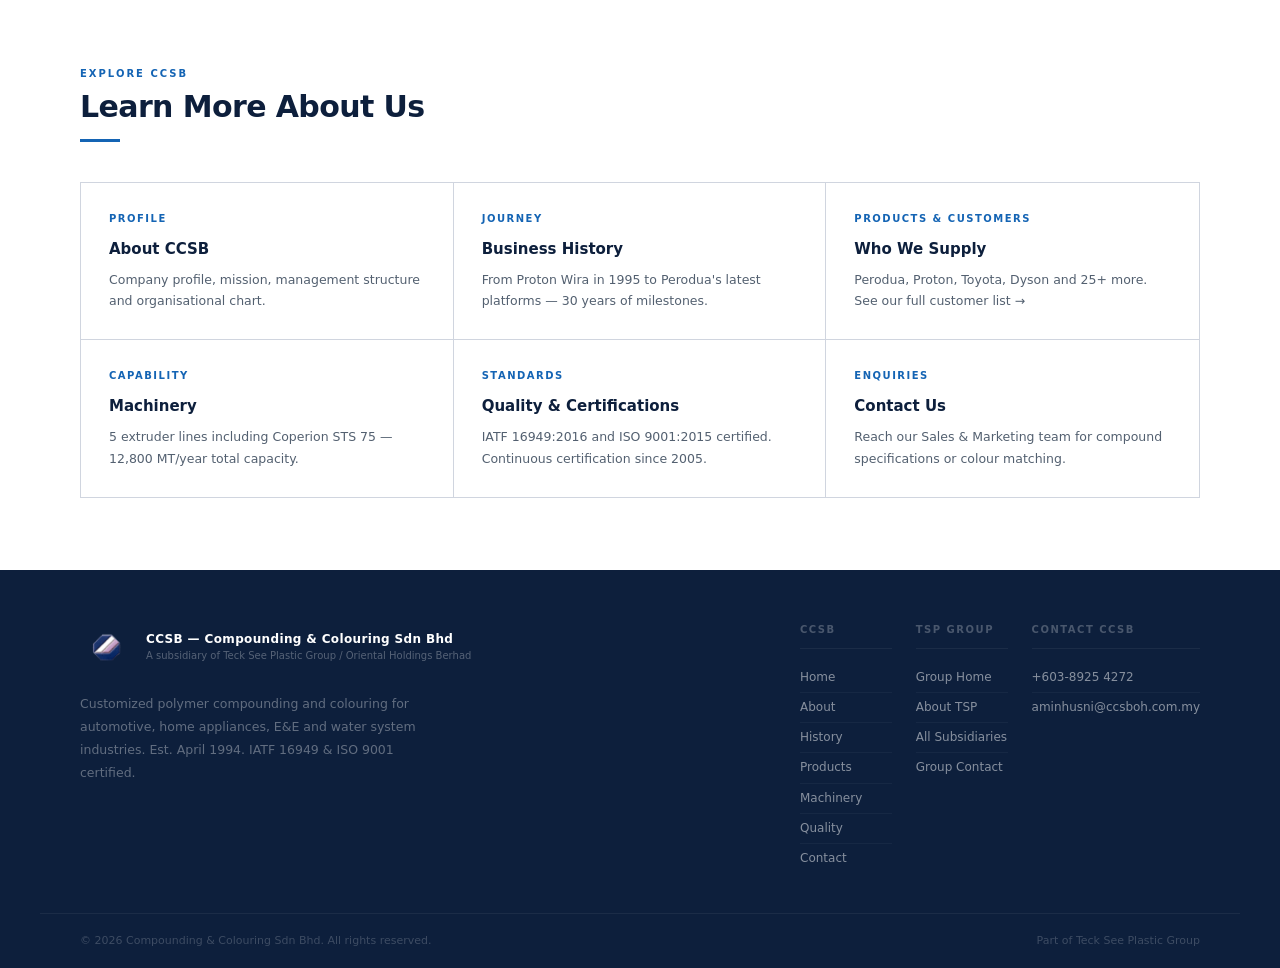
==== commit d5464c43: "CCSB: add logo & building image, fix mobile responsiveness, clean up customers section - Add CCSB lo" ====
--- a/ccsb/index.html
+++ b/ccsb/index.html
@@ -13,10 +13,7 @@
   <div class="topbar-inner">
     <div class="topbar-brand">
       <div class="topbar-logo">
-        <svg viewBox="0 0 32 32" fill="none">
-          <rect x="3" y="7" width="26" height="18" rx="0" stroke="white" stroke-width="2"/>
-          <path d="M3 13h26M10 7v18M22 7v18" stroke="white" stroke-width="1.5" stroke-linecap="square"/>
-        </svg>
+        <img src="assets/ccsb-logo.png" alt="CCSB Logo" style="width:52px;height:52px;object-fit:contain;display:block;" />
       </div>
       <div>
         <div class="topbar-co">Compounding &amp; Colouring Sdn Bhd (CCSB)</div>
@@ -69,20 +66,26 @@
 </nav>
 
 <!-- PAGE BANNER -->
-<div class="page-banner">
-  <div class="page-banner-inner">
-    <div class="page-banner-label">Subsidiary Profile — Teck See Plastic Group</div>
-    <h1>Compounding &amp; Colouring Sdn Bhd</h1>
-    <p class="page-banner-desc">Customized polymer compounding and colouring for automotive, home appliances, E&amp;E and water system industries. Est. April 1994.</p>
-    <div style="display:flex;gap:10px;flex-wrap:wrap;margin-top:20px;">
-      <div style="display:inline-flex;align-items:center;gap:8px;background:rgba(255,255,255,0.07);border:1px solid rgba(255,255,255,0.12);padding:8px 16px;">
-        <svg width="13" height="13" fill="none" viewBox="0 0 24 24" stroke="rgba(255,255,255,0.6)" stroke-width="2"><path stroke-linecap="square" d="M9 12l2 2 4-4M7.835 4.697a3.42 3.42 0 001.946-.806 3.42 3.42 0 014.438 0 3.42 3.42 0 001.946.806 3.42 3.42 0 013.138 3.138 3.42 3.42 0 00.806 1.946 3.42 3.42 0 010 4.438 3.42 3.42 0 00-.806 1.946 3.42 3.42 0 01-3.138 3.138 3.42 3.42 0 00-1.946.806 3.42 3.42 0 01-4.438 0 3.42 3.42 0 00-1.946-.806 3.42 3.42 0 01-3.138-3.138 3.42 3.42 0 00-.806-1.946 3.42 3.42 0 010-4.438 3.42 3.42 0 00.806-1.946 3.42 3.42 0 013.138-3.138z"/></svg>
-        <span style="font-size:12px;font-weight:700;color:rgba(255,255,255,0.8);">IATF 16949 : 2016</span>
-      </div>
-      <div style="display:inline-flex;align-items:center;gap:8px;background:rgba(255,255,255,0.07);border:1px solid rgba(255,255,255,0.12);padding:8px 16px;">
-        <svg width="13" height="13" fill="none" viewBox="0 0 24 24" stroke="rgba(255,255,255,0.6)" stroke-width="2"><path stroke-linecap="square" d="M9 12l2 2 4-4M7.835 4.697a3.42 3.42 0 001.946-.806 3.42 3.42 0 014.438 0 3.42 3.42 0 001.946.806 3.42 3.42 0 013.138 3.138 3.42 3.42 0 00.806 1.946 3.42 3.42 0 010 4.438 3.42 3.42 0 00-.806 1.946 3.42 3.42 0 01-3.138 3.138 3.42 3.42 0 00-1.946.806 3.42 3.42 0 01-4.438 0 3.42 3.42 0 00-1.946-.806 3.42 3.42 0 01-3.138-3.138 3.42 3.42 0 00-.806-1.946 3.42 3.42 0 010-4.438 3.42 3.42 0 00.806-1.946 3.42 3.42 0 013.138-3.138z"/></svg>
-        <span style="font-size:12px;font-weight:700;color:rgba(255,255,255,0.8);">ISO 9001 : 2015</span>
-      </div>
+<div class="page-banner" style="padding:0;overflow:hidden;">
+  <div class="banner-split" style="max-width:1200px;margin:0 auto;padding:0 40px;display:grid;grid-template-columns:1fr 1fr;gap:0;align-items:stretch;min-height:320px;">
+    <div style="padding:56px 40px 48px 0;display:flex;flex-direction:column;justify-content:center;">
+      <div class="page-banner-label">Subsidiary Profile — Teck See Plastic Group</div>
+      <h1>Compounding &amp; Colouring Sdn Bhd</h1>
+      <p class="page-banner-desc">Customized polymer compounding and colouring for automotive, home appliances, E&amp;E and water system industries. Est. April 1994.</p>
+      <div style="display:flex;gap:10px;flex-wrap:wrap;margin-top:20px;">
+        <div style="display:inline-flex;align-items:center;gap:8px;background:rgba(255,255,255,0.07);border:1px solid rgba(255,255,255,0.12);padding:8px 16px;">
+          <svg width="13" height="13" fill="none" viewBox="0 0 24 24" stroke="rgba(255,255,255,0.6)" stroke-width="2"><path stroke-linecap="square" d="M9 12l2 2 4-4M7.835 4.697a3.42 3.42 0 001.946-.806 3.42 3.42 0 014.438 0 3.42 3.42 0 001.946.806 3.42 3.42 0 013.138 3.138 3.42 3.42 0 00.806 1.946 3.42 3.42 0 010 4.438 3.42 3.42 0 00-.806 1.946 3.42 3.42 0 01-3.138 3.138 3.42 3.42 0 00-1.946.806 3.42 3.42 0 01-4.438 0 3.42 3.42 0 00-1.946-.806 3.42 3.42 0 01-3.138-3.138 3.42 3.42 0 00-.806-1.946 3.42 3.42 0 010-4.438 3.42 3.42 0 00.806-1.946 3.42 3.42 0 013.138-3.138z"/></svg>
+          <span style="font-size:12px;font-weight:700;color:rgba(255,255,255,0.8);">IATF 16949 : 2016</span>
+        </div>
+        <div style="display:inline-flex;align-items:center;gap:8px;background:rgba(255,255,255,0.07);border:1px solid rgba(255,255,255,0.12);padding:8px 16px;">
+          <svg width="13" height="13" fill="none" viewBox="0 0 24 24" stroke="rgba(255,255,255,0.6)" stroke-width="2"><path stroke-linecap="square" d="M9 12l2 2 4-4M7.835 4.697a3.42 3.42 0 001.946-.806 3.42 3.42 0 014.438 0 3.42 3.42 0 001.946.806 3.42 3.42 0 013.138 3.138 3.42 3.42 0 00.806 1.946 3.42 3.42 0 010 4.438 3.42 3.42 0 00-.806 1.946 3.42 3.42 0 01-3.138 3.138 3.42 3.42 0 00-1.946.806 3.42 3.42 0 01-4.438 0 3.42 3.42 0 00-1.946-.806 3.42 3.42 0 01-3.138-3.138 3.42 3.42 0 00-.806-1.946 3.42 3.42 0 010-4.438 3.42 3.42 0 00.806-1.946 3.42 3.42 0 013.138-3.138z"/></svg>
+          <span style="font-size:12px;font-weight:700;color:rgba(255,255,255,0.8);">ISO 9001 : 2015</span>
+        </div>
+      </div>
+    </div>
+    <div style="position:relative;overflow:hidden;min-height:300px;">
+      <img src="assets/ccsb-building.png" alt="CCSB Building" style="position:absolute;inset:0;width:100%;height:100%;object-fit:cover;object-position:15% top;opacity:0.85;transform:scale(1.12);transform-origin:15% top;" />
+      <div style="position:absolute;inset:0;background:linear-gradient(to right, var(--navy) 0%, transparent 30%);"></div>
     </div>
   </div>
 </div>
@@ -145,7 +148,7 @@
     <div class="section-label">Core Business</div>
     <h2 class="section-title">What We Do</h2>
     <div class="section-rule" style="margin-bottom:40px;"></div>
-    <div style="display:grid;grid-template-columns:repeat(4,1fr);gap:0;border:1px solid var(--border);">
+    <div class="core-grid" style="display:grid;grid-template-columns:repeat(4,1fr);gap:0;border:1px solid var(--border);">
       <div style="padding:28px 24px;border-right:1px solid var(--border);">
         <div style="font-size:10px;font-weight:700;letter-spacing:0.15em;text-transform:uppercase;color:var(--accent);margin-bottom:12px;">01</div>
         <div style="font-size:14px;font-weight:800;color:var(--navy);margin-bottom:10px;line-height:1.3;">Tailor-Made Own Product</div>
@@ -180,7 +183,7 @@
     <div class="section-label">Explore CCSB</div>
     <h2 class="section-title">Learn More About Us</h2>
     <div class="section-rule" style="margin-bottom:40px;"></div>
-    <div style="display:grid;grid-template-columns:repeat(3,1fr);gap:0;border:1px solid var(--border);">
+    <div class="explore-grid" style="display:grid;grid-template-columns:repeat(3,1fr);gap:0;border:1px solid var(--border);">
       <a href="about.html" style="display:block;padding:28px 28px;border-right:1px solid var(--border);border-bottom:1px solid var(--border);transition:background 0.15s;" onmouseover="this.style.background='var(--surface)'" onmouseout="this.style.background='transparent'">
         <div style="font-size:10px;font-weight:700;letter-spacing:0.15em;text-transform:uppercase;color:var(--accent);margin-bottom:10px;">Profile</div>
         <div style="font-size:15px;font-weight:800;color:var(--navy);margin-bottom:8px;">About CCSB</div>
@@ -192,9 +195,9 @@
         <div style="font-size:12.5px;color:var(--muted);line-height:1.7;">From Proton Wira in 1995 to Perodua's latest platforms — 30 years of milestones.</div>
       </a>
       <a href="products.html" style="display:block;padding:28px 28px;border-bottom:1px solid var(--border);transition:background 0.15s;" onmouseover="this.style.background='var(--surface)'" onmouseout="this.style.background='transparent'">
-        <div style="font-size:10px;font-weight:700;letter-spacing:0.15em;text-transform:uppercase;color:var(--accent);margin-bottom:10px;">Products</div>
-        <div style="font-size:15px;font-weight:800;color:var(--navy);margin-bottom:8px;">Products &amp; Customers</div>
-        <div style="font-size:12.5px;color:var(--muted);line-height:1.7;">Full product range, compound grades and our automotive &amp; industrial customer base.</div>
+        <div style="font-size:10px;font-weight:700;letter-spacing:0.15em;text-transform:uppercase;color:var(--accent);margin-bottom:10px;">Products &amp; Customers</div>
+        <div style="font-size:15px;font-weight:800;color:var(--navy);margin-bottom:8px;">Who We Supply</div>
+        <div style="font-size:12.5px;color:var(--muted);line-height:1.7;">Perodua, Proton, Toyota, Dyson and 25+ more. See our full customer list →</div>
       </a>
       <a href="machinery.html" style="display:block;padding:28px 28px;border-right:1px solid var(--border);transition:background 0.15s;" onmouseover="this.style.background='var(--surface)'" onmouseout="this.style.background='transparent'">
         <div style="font-size:10px;font-weight:700;letter-spacing:0.15em;text-transform:uppercase;color:var(--accent);margin-bottom:10px;">Capability</div>
@@ -221,10 +224,7 @@
     <div>
       <div class="footer-brand-row">
         <div class="footer-logo-icon">
-          <svg viewBox="0 0 32 32" fill="none">
-            <rect x="3" y="7" width="26" height="18" rx="0" stroke="white" stroke-width="2"/>
-            <path d="M3 13h26M10 7v18M22 7v18" stroke="white" stroke-width="1.5" stroke-linecap="square"/>
-          </svg>
+          <img src="assets/ccsb-logo.png" alt="CCSB Logo" style="width:52px;height:52px;object-fit:contain;display:block;" />
         </div>
         <div>
           <div class="footer-co">CCSB — Compounding &amp; Colouring Sdn Bhd</div>
--- a/style.css
+++ b/style.css
@@ -38,8 +38,8 @@
 }
 .topbar-brand { display: flex; align-items: center; gap: 14px; }
 .topbar-logo {
-  width: 44px; height: 44px;
-  background: var(--navy);
+  width: 56px; height: 56px;
+  background: transparent;
   display: flex; align-items: center; justify-content: center; flex-shrink: 0;
 }
 .topbar-logo svg { width: 26px; height: 26px; }
@@ -426,7 +426,7 @@
 }
 .footer-brand-row { display: flex; align-items: center; gap: 14px; margin-bottom: 18px; }
 .footer-logo-icon {
-  width: 40px; height: 40px; background: rgba(255,255,255,0.07);
+  width: 52px; height: 52px; background: transparent;
   display: flex; align-items: center; justify-content: center;
 }
 .footer-logo-icon svg { width: 22px; height: 22px; }
@@ -458,6 +458,9 @@
 @media (max-width: 1024px) {
   .topbar-contacts { gap: 0; }
   .two-col.wide { grid-template-columns: 1fr 1fr; gap: 40px; }
+  .core-grid { grid-template-columns: repeat(2,1fr) !important; }
+  .core-grid > div { border-right: none !important; border-bottom: 1px solid var(--border); }
+  .explore-grid { grid-template-columns: repeat(2,1fr) !important; }
   .segments-table thead th:nth-child(2),
   .segments-table tbody td:nth-child(2) { display: none; }
 }
@@ -467,6 +470,10 @@
   .topbar-contacts { display: none; }
   .topbar-co { font-size: 11.5px; }
   .two-col, .two-col.wide { grid-template-columns: 1fr; gap: 28px; }
+  .banner-split { grid-template-columns: 1fr !important; }
+  .banner-split > div:last-child { min-height: 220px !important; }
+  .core-grid { grid-template-columns: repeat(2,1fr) !important; }
+  .explore-grid { grid-template-columns: repeat(2,1fr) !important; }
   .stats-bar-inner { grid-template-columns: repeat(2, 1fr); }
   .industries-grid { grid-template-columns: repeat(2, 1fr); }
   .footer-top { grid-template-columns: 1fr; gap: 32px; }
@@ -506,6 +513,9 @@
 @media (max-width: 580px) {
   .topbar-inner, .container, .breadcrumb-inner,
   .page-banner-inner { padding-left: 18px; padding-right: 18px; }
+  .banner-split { padding-left: 18px !important; padding-right: 18px !important; }
+  .core-grid { grid-template-columns: 1fr !important; }
+  .explore-grid { grid-template-columns: 1fr !important; }
   .footer-top, .footer-bottom { padding-left: 18px; padding-right: 18px; }
 
   .hero { height: 52vh; min-height: 300px; }
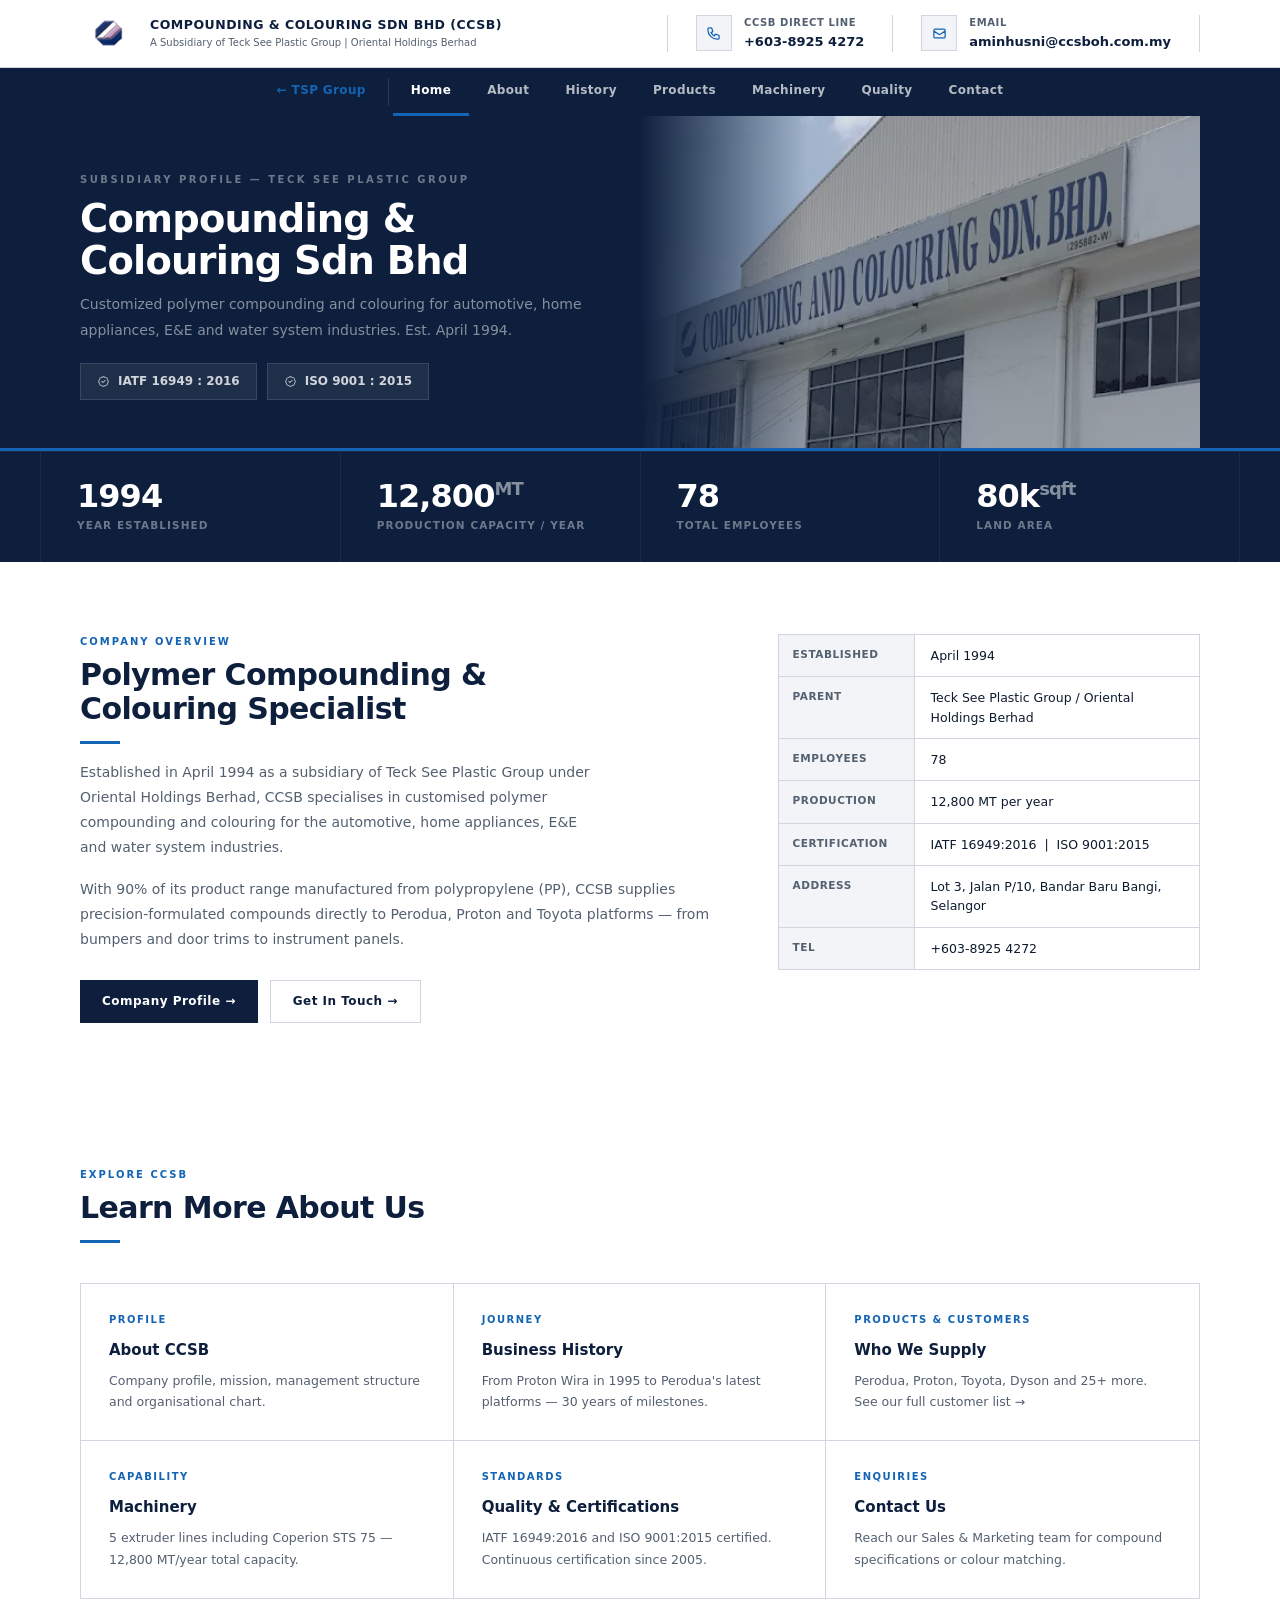
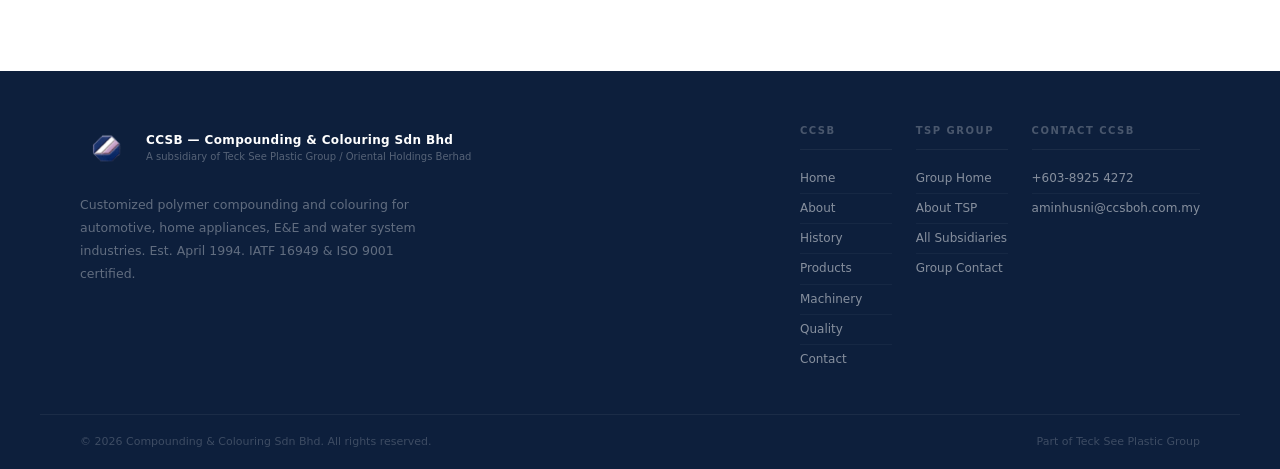
==== commit 5550ac6a: "Remove redundant Core Business section from CCSB homepage Co-Authored-By: Claude Sonnet 4.6 <noreply" ====
--- a/ccsb/index.html
+++ b/ccsb/index.html
@@ -142,40 +142,6 @@
   </div>
 </div>
 
-<!-- CORE BUSINESS SNAPSHOT -->
-<div class="section surface">
-  <div class="container">
-    <div class="section-label">Core Business</div>
-    <h2 class="section-title">What We Do</h2>
-    <div class="section-rule" style="margin-bottom:40px;"></div>
-    <div class="core-grid" style="display:grid;grid-template-columns:repeat(4,1fr);gap:0;border:1px solid var(--border);">
-      <div style="padding:28px 24px;border-right:1px solid var(--border);">
-        <div style="font-size:10px;font-weight:700;letter-spacing:0.15em;text-transform:uppercase;color:var(--accent);margin-bottom:12px;">01</div>
-        <div style="font-size:14px;font-weight:800;color:var(--navy);margin-bottom:10px;line-height:1.3;">Tailor-Made Own Product</div>
-        <p style="font-size:12.5px;color:var(--muted);line-height:1.75;margin-bottom:16px;">Custom polymer compounds designed for OEM automotive standards.</p>
-        <a href="products.html" style="font-size:11.5px;font-weight:700;color:var(--accent);">Learn more →</a>
-      </div>
-      <div style="padding:28px 24px;border-right:1px solid var(--border);">
-        <div style="font-size:10px;font-weight:700;letter-spacing:0.15em;text-transform:uppercase;color:var(--accent);margin-bottom:12px;">02</div>
-        <div style="font-size:14px;font-weight:800;color:var(--navy);margin-bottom:10px;line-height:1.3;">Toll Compounding &amp; Colouring</div>
-        <p style="font-size:12.5px;color:var(--muted);line-height:1.75;margin-bottom:16px;">Contract compounding and colour development for external processors.</p>
-        <a href="products.html" style="font-size:11.5px;font-weight:700;color:var(--accent);">Learn more →</a>
-      </div>
-      <div style="padding:28px 24px;border-right:1px solid var(--border);">
-        <div style="font-size:10px;font-weight:700;letter-spacing:0.15em;text-transform:uppercase;color:var(--accent);margin-bottom:12px;">03</div>
-        <div style="font-size:14px;font-weight:800;color:var(--navy);margin-bottom:10px;line-height:1.3;">Masterbatch</div>
-        <p style="font-size:12.5px;color:var(--muted);line-height:1.75;margin-bottom:16px;">Concentrated colour and additive masterbatches including UV stabilisers.</p>
-        <a href="products.html" style="font-size:11.5px;font-weight:700;color:var(--accent);">Learn more →</a>
-      </div>
-      <div style="padding:28px 24px;">
-        <div style="font-size:10px;font-weight:700;letter-spacing:0.15em;text-transform:uppercase;color:var(--accent);margin-bottom:12px;">04</div>
-        <div style="font-size:14px;font-weight:800;color:var(--navy);margin-bottom:10px;line-height:1.3;">Material Repelletising</div>
-        <p style="font-size:12.5px;color:var(--muted);line-height:1.75;margin-bottom:16px;">Re-engineering of returned or off-spec materials — extending material lifecycle.</p>
-        <a href="products.html" style="font-size:11.5px;font-weight:700;color:var(--accent);">Learn more →</a>
-      </div>
-    </div>
-  </div>
-</div>
 
 <!-- EXPLORE CCSB -->
 <div class="section">
--- a/style.css
+++ b/style.css
@@ -142,7 +142,7 @@
   position: absolute; inset: 0;
   background-size: cover; background-position: center;
 }
-.slide-tsp    { background: url('../ccsb-profile/tspb.jpg') center / cover no-repeat; }
+.slide-tsp    { background: url('assets/tspb.jpg') center / cover no-repeat; }
 .slide-ccsb   { background-color: #0d2744; }
 .slide-lipro  { background-color: #0a2035; }
 .slide-on     { background-color: #10263e; }
@@ -451,6 +451,14 @@
   display: flex; justify-content: space-between; align-items: center;
   font-size: 11px; color: rgba(255,255,255,0.2);
 }
+
+/* ══════════════════════════════════════
+   UTILITY GRIDS
+══════════════════════════════════════ */
+.grid-2col { display: grid; grid-template-columns: 1fr 1fr; gap: 40px; }
+.grid-3col { display: grid; grid-template-columns: repeat(3, 1fr); gap: 2px; }
+.grid-1-2  { display: grid; grid-template-columns: 1fr 2fr; gap: 0; }
+.grid-cert { display: grid; grid-template-columns: repeat(2, 1fr); gap: 2px; }
 
 /* ══════════════════════════════════════
    RESPONSIVE
@@ -478,6 +486,8 @@
   .industries-grid { grid-template-columns: repeat(2, 1fr); }
   .footer-top { grid-template-columns: 1fr; gap: 32px; }
   .footer-cols { grid-template-columns: repeat(2, 1fr); }
+  .grid-2col, .grid-3col, .grid-1-2, .grid-cert { grid-template-columns: 1fr; }
+  .grid-2col { gap: 24px; }
 
   /* Collapse desktop nav, show hamburger */
   .nav-inner { display: none; justify-content: flex-start; }
@@ -529,6 +539,8 @@
 
   .industries-grid { grid-template-columns: 1fr; }
   .footer-cols { grid-template-columns: 1fr; }
+  .grid-2col, .grid-3col, .grid-1-2, .grid-cert { grid-template-columns: 1fr !important; }
+  .grid-1-2 > div:first-child { border-bottom: 1px solid rgba(255,255,255,0.1); }
   .footer-top { padding-top: 36px; }
   .footer-bottom { flex-direction: column; gap: 6px; text-align: center; }
   .section { padding: 48px 0; }
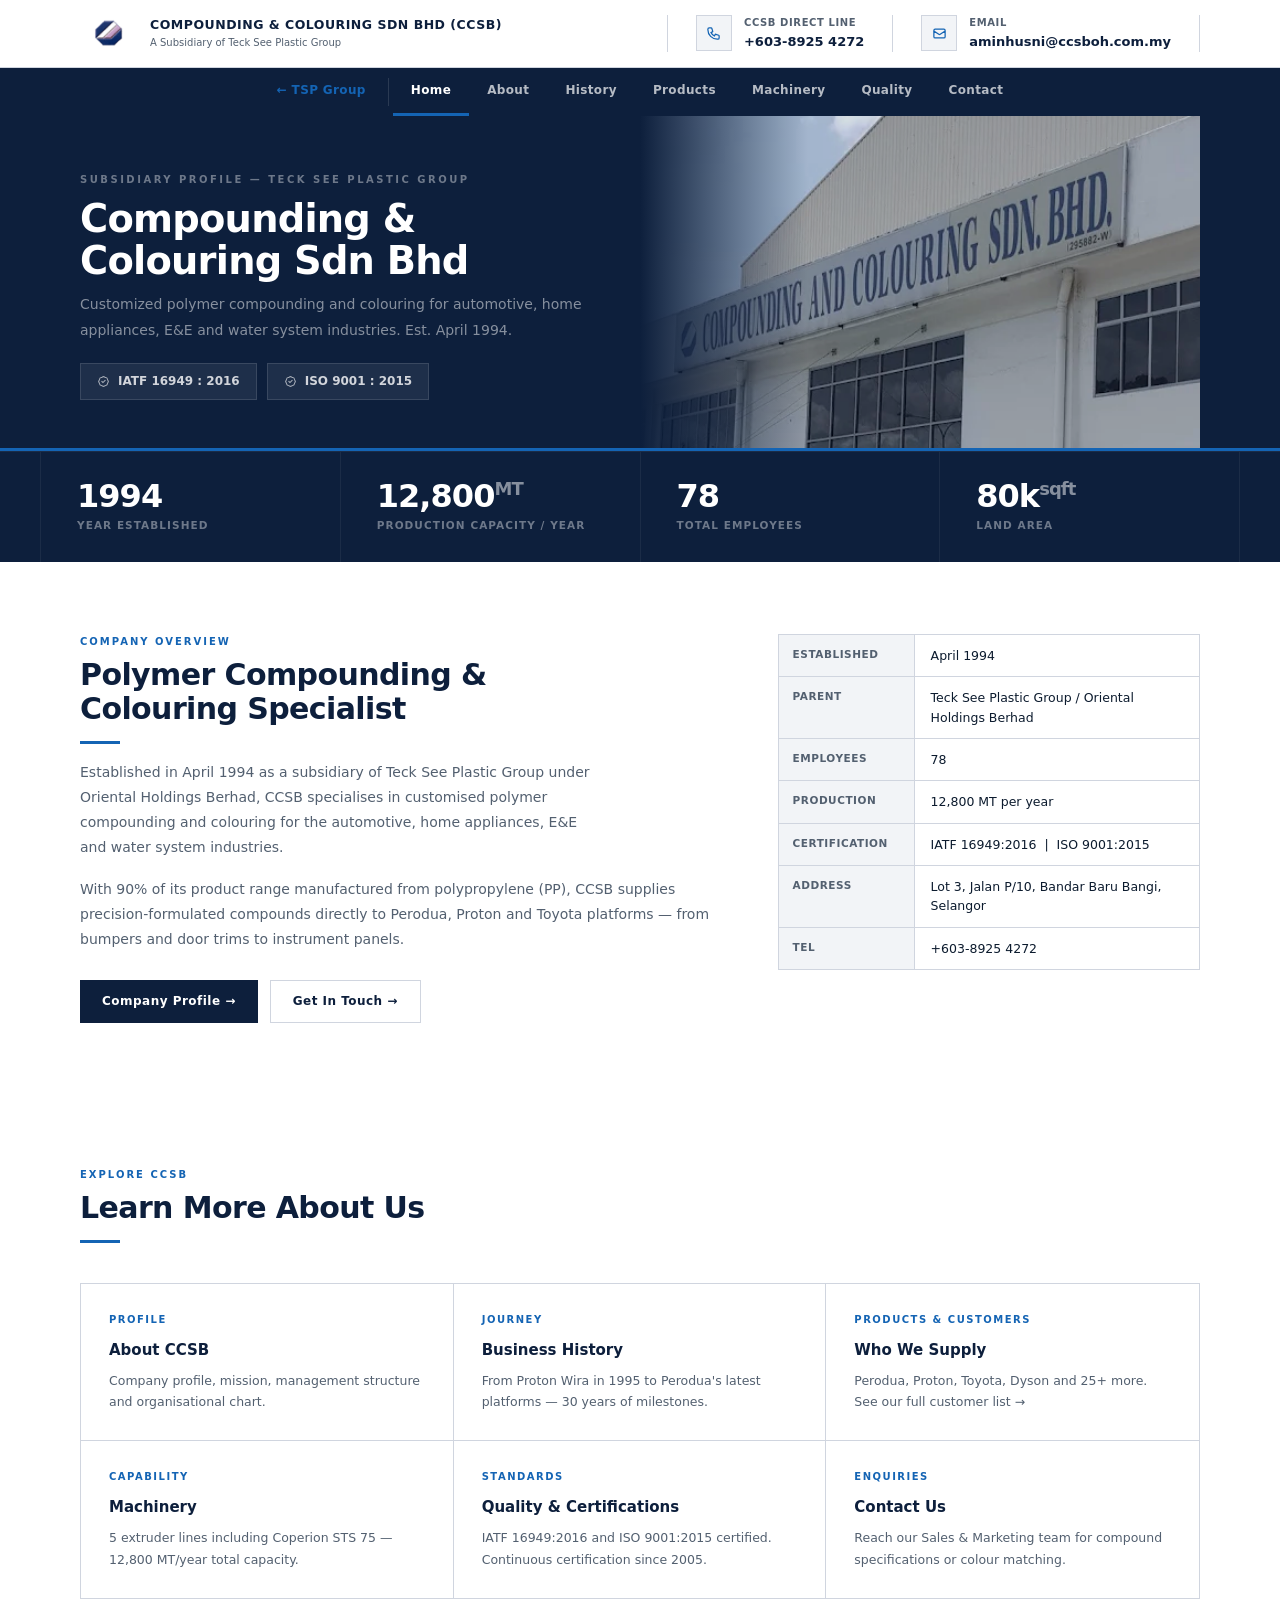
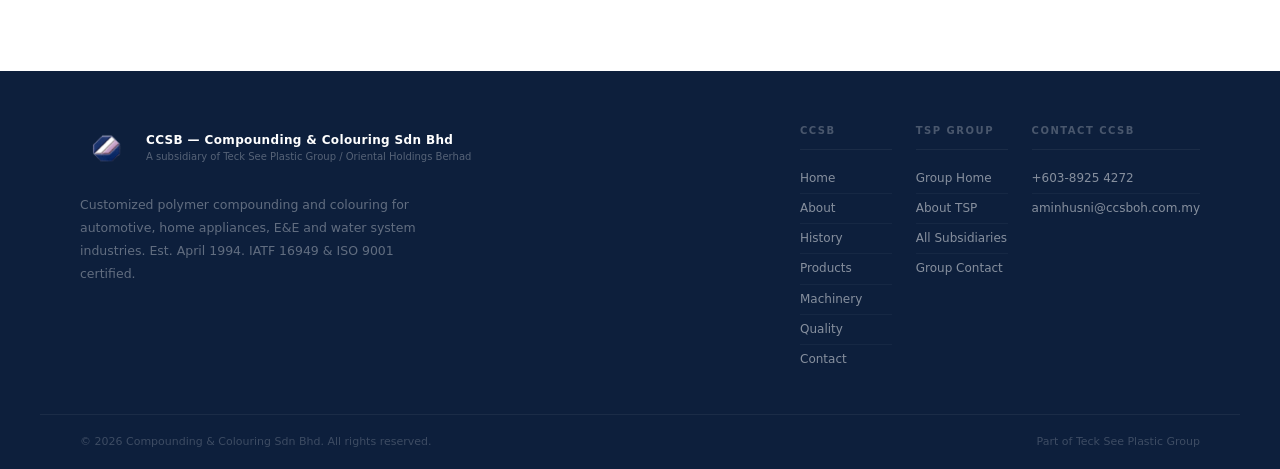
==== commit 87912dec: "Remove Oriental Holdings Berhad from CCSB topbar — TSP is direct parent Co-Authored-By: Claude Sonne" ====
--- a/ccsb/index.html
+++ b/ccsb/index.html
@@ -17,7 +17,7 @@
       </div>
       <div>
         <div class="topbar-co">Compounding &amp; Colouring Sdn Bhd (CCSB)</div>
-        <div class="topbar-sub">A Subsidiary of Teck See Plastic Group | Oriental Holdings Berhad</div>
+        <div class="topbar-sub">A Subsidiary of Teck See Plastic Group</div>
       </div>
     </div>
     <div class="topbar-contacts">
